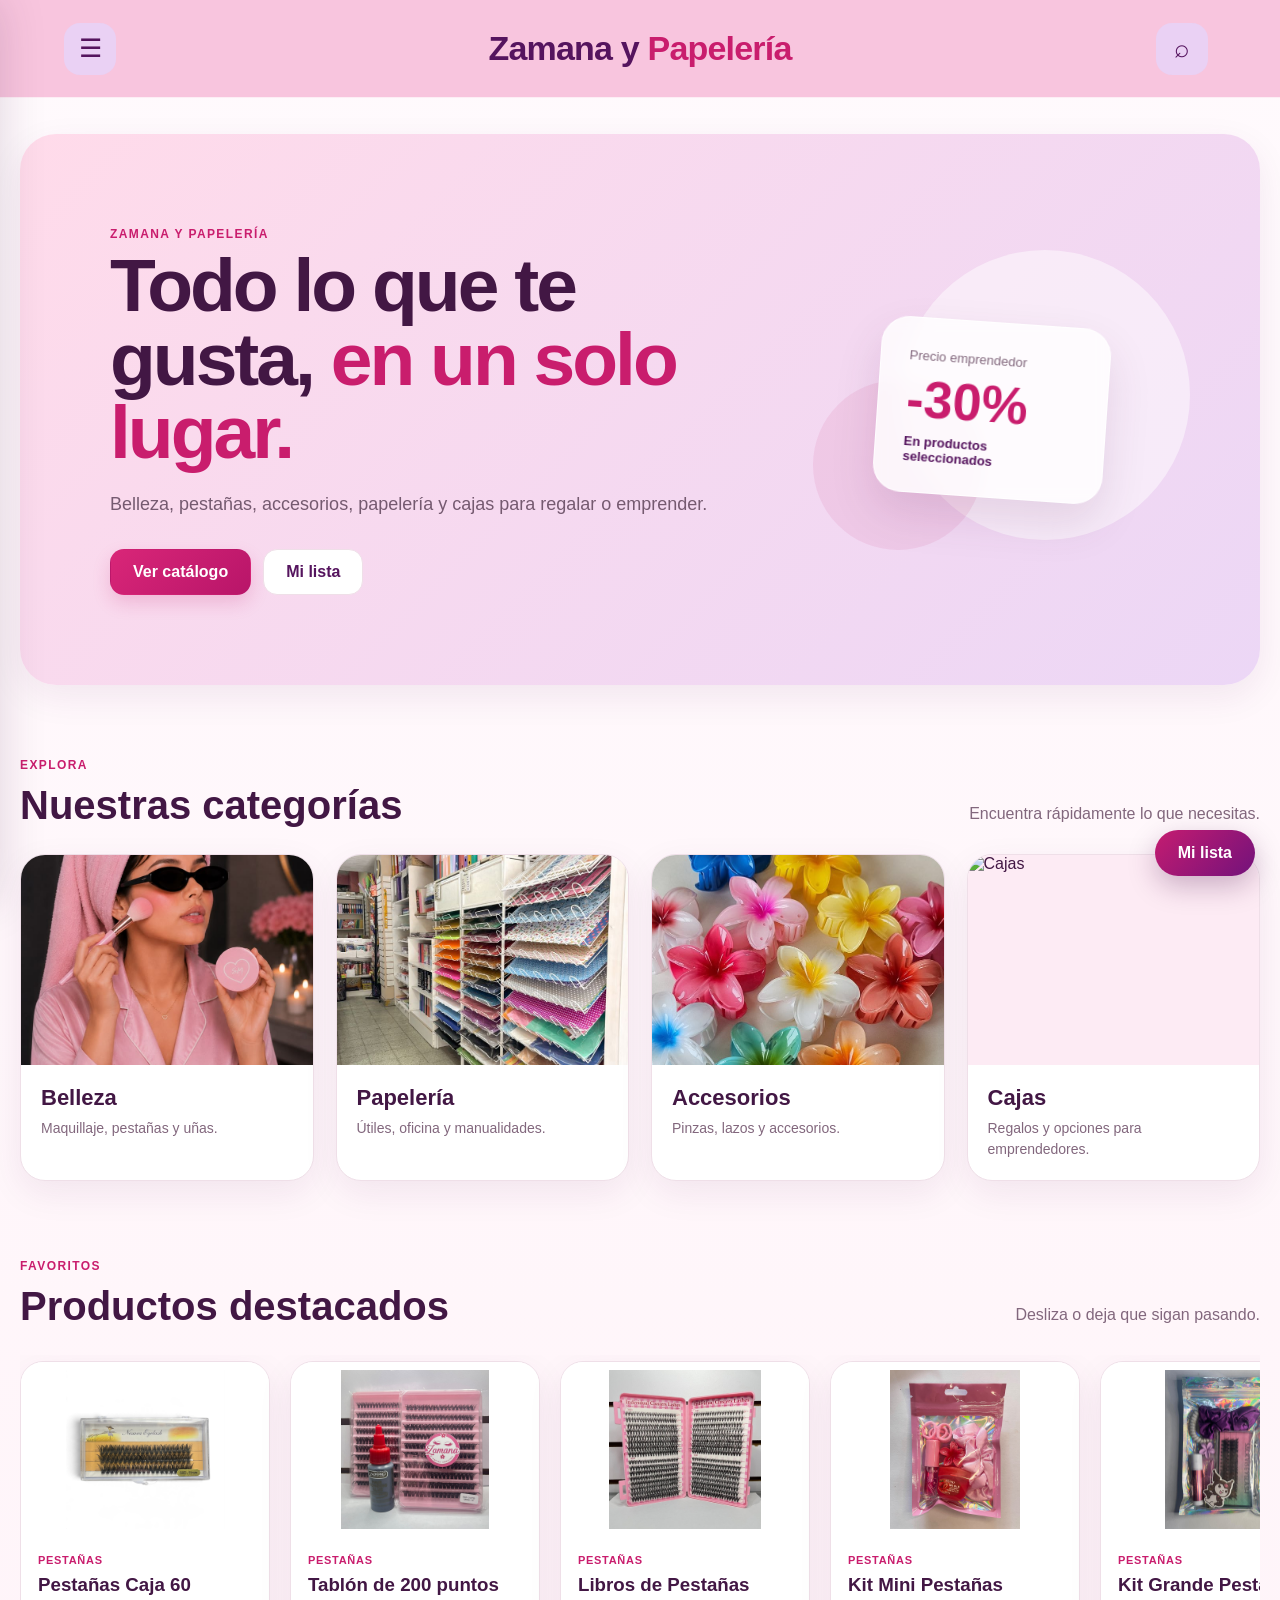
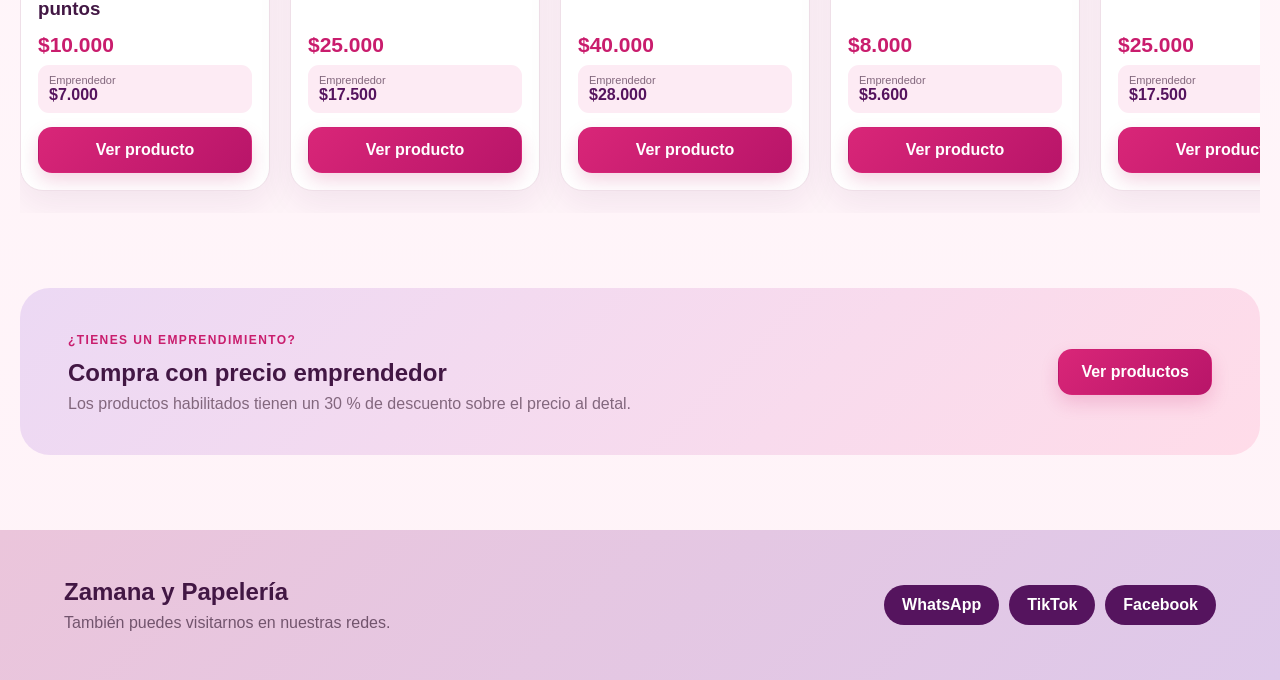
==== index.html @ 453b8897 "Primera version de Zamana y Papeleria" ====
<!DOCTYPE html>
<html lang="es">

<head>
    <meta charset="UTF-8">

    <meta
            name="viewport"
            content="width=device-width, initial-scale=1.0"
    >

    <title>Zamana y Papelería</title>

    <link
            rel="stylesheet"
            href="css/styles.css"
    >
</head>

<body>


<!-- =====================================================
     HEADER
===================================================== -->

<header class="main-header">

    <button
            id="menuButton"
            class="header-icon"
            type="button"
            aria-label="Abrir menú"
    >
        ☰
    </button>


    <a
            href="index.html"
            class="brand"
    >
        Zamana y <span>Papelería</span>
    </a>


    <button
            id="searchButton"
            class="header-icon"
            type="button"
            aria-label="Buscar"
    >
        ⌕
    </button>

</header>


<!-- =====================================================
     BUSCADOR
===================================================== -->

<div
        id="searchBox"
        class="search-panel hidden"
>

    <input
            id="searchInput"
            type="text"
            placeholder="¿Qué estás buscando?"
    >

    <button
            id="searchSubmit"
            type="button"
    >
        Buscar
    </button>

</div>


<!-- =====================================================
     MENÚ LATERAL
===================================================== -->

<div
        id="overlay"
        class="menu-overlay"
></div>


<aside
        id="sideMenu"
        class="side-menu"
>

    <div class="side-menu-top">

        <div>
            <p class="menu-small">
                Menú
            </p>

            <h2>
                Categorías
            </h2>
        </div>


        <button
                id="closeMenu"
                class="close-menu"
                type="button"
        >
            ×
        </button>

    </div>


    <nav class="menu-links">

        <a href="index.html">
            Inicio
        </a>

        <a href="pages/catalogo.html?categoria=belleza">
            Belleza
        </a>

        <a href="pages/catalogo.html?categoria=papeleria">
            Papelería
        </a>

        <a href="pages/catalogo.html?categoria=accesorios">
            Accesorios
        </a>

        <a href="pages/catalogo.html?categoria=cajas">
            Cajas
        </a>

        <a href="pages/lista.html">
            Mi lista
        </a>

    </nav>

</aside>


<!-- =====================================================
     CONTENIDO
===================================================== -->

<main>


    <!-- =================================================
         HERO
    ================================================= -->

    <section class="hero">

        <div class="hero-text">

            <span class="eyebrow">
                ZAMANA Y PAPELERÍA
            </span>


            <h1>
                Todo lo que te gusta,
                <span>en un solo lugar.</span>
            </h1>


            <p>
                Belleza, pestañas, accesorios, papelería
                y cajas para regalar o emprender.
            </p>


            <div class="hero-buttons">

                <a
                        href="pages/catalogo.html?categoria=belleza"
                        class="btn btn-primary"
                >
                    Ver catálogo
                </a>

                <a
                        href="pages/lista.html"
                        class="btn btn-light"
                >
                    Mi lista
                </a>

            </div>

        </div>


        <div class="hero-decoration">

            <div class="hero-circle hero-circle-one"></div>
            <div class="hero-circle hero-circle-two"></div>

            <div class="hero-card">

                <span>
                    Precio emprendedor
                </span>

                <strong>
                    -30%
                </strong>

                <p>
                    En productos seleccionados
                </p>

            </div>

        </div>

    </section>


    <!-- =================================================
         CATEGORÍAS
    ================================================= -->

    <section class="home-section">

        <div class="section-heading">

            <div>

                <span class="eyebrow">
                    EXPLORA
                </span>

                <h2>
                    Nuestras categorías
                </h2>

            </div>


            <p>
                Encuentra rápidamente lo que necesitas.
            </p>

        </div>


        <div class="category-grid">


            <a
                    href="pages/catalogo.html?categoria=belleza"
                    class="category-card"
            >

                <img
                        src="assets/images/belleza.jpeg"
                        alt="Belleza"
                >

                <div class="category-content">

                    <h3>
                        Belleza
                    </h3>

                    <p>
                        Maquillaje, pestañas y uñas.
                    </p>

                </div>

            </a>


            <a
                    href="pages/catalogo.html?categoria=papeleria"
                    class="category-card"
            >

                <img
                        src="assets/images/Papeleria.jpeg"
                        alt="Papelería"
                >

                <div class="category-content">

                    <h3>
                        Papelería
                    </h3>

                    <p>
                        Útiles, oficina y manualidades.
                    </p>

                </div>

            </a>


            <a
                    href="pages/catalogo.html?categoria=accesorios"
                    class="category-card"
            >

                <img
                        src="assets/images/accesorios.jpeg"
                        alt="Accesorios"
                >

                <div class="category-content">

                    <h3>
                        Accesorios
                    </h3>

                    <p>
                        Pinzas, lazos y accesorios.
                    </p>

                </div>

            </a>


            <a
                    href="pages/catalogo.html?categoria=cajas"
                    class="category-card"
            >

                <img
                        src="assets/images/CAJAS.jpeg"
                        alt="Cajas"
                >

                <div class="category-content">

                    <h3>
                        Cajas
                    </h3>

                    <p>
                        Regalos y opciones para emprendedores.
                    </p>

                </div>

            </a>

        </div>

    </section>


    <!-- =================================================
         DESTACADOS
    ================================================= -->

    <section class="home-section featured-section">

        <div class="section-heading">

            <div>

                <span class="eyebrow">
                    FAVORITOS
                </span>

                <h2>
                    Productos destacados
                </h2>

            </div>


            <p>
                Desliza o deja que sigan pasando.
            </p>

        </div>


        <div class="featured-viewport">

            <div
                    id="featuredTrack"
                    class="featured-track"
            >
            </div>

        </div>

    </section>


    <!-- =================================================
         EMPRENDEDOR
    ================================================= -->

    <section class="business-banner">

        <div>

            <span class="eyebrow">
                ¿TIENES UN EMPRENDIMIENTO?
            </span>

            <h2>
                Compra con precio emprendedor
            </h2>

            <p>
                Los productos habilitados tienen un
                30 % de descuento sobre el precio al detal.
            </p>

        </div>


        <a
                href="pages/catalogo.html?categoria=belleza"
                class="btn btn-primary"
        >
            Ver productos
        </a>

    </section>

</main>


<!-- =====================================================
     FOOTER
===================================================== -->

<footer class="footer">

    <div class="footer-inner">

        <div>

            <h2>
                Zamana y Papelería
            </h2>

            <p>
                También puedes visitarnos en nuestras redes.
            </p>

        </div>


        <div class="footer-links">

            <a
                    href="https://wa.me/573508253530"
                    target="_blank"
            >
                WhatsApp
            </a>

            <a href="#">
                TikTok
            </a>

            <a href="#">
                Facebook
            </a>

        </div>

    </div>

</footer>


<!-- =====================================================
     MI LISTA FLOTANTE
===================================================== -->

<a
        id="floatingListLink"
        class="floating-list"
        href="pages/lista.html"
>
    Mi lista
</a>


<script src="js/productos.js"></script>
<script src="js/app.js"></script>

</body>
</html>
---- css/styles.css ----
/* =========================================================
   ZAMANA Y PAPELERÍA
   ========================================================= */

:root {

    --pink-050: #fff8fb;
    --pink-100: #fdebf4;
    --pink-200: #f8d5e7;
    --pink-300: #f2b6d4;

    --pink-500: #df4b91;
    --pink-600: #c91d6d;
    --pink-700: #a61365;

    --purple-100: #efe3f6;
    --purple-500: #82378e;
    --purple-700: #55145e;
    --purple-900: #35103d;

    --white: #ffffff;

    --text: #421744;
    --muted: #82677d;

    --border: #efdfe8;

    --shadow:
        0 12px 35px
        rgba(85, 20, 94, 0.08);

    --shadow-hover:
        0 18px 45px
        rgba(85, 20, 94, 0.15);

}


/* =========================================================
   RESET
   ========================================================= */

* {

    box-sizing: border-box;

}


html {

    scroll-behavior: smooth;

}


body {

    margin: 0;

    font-family:
        Arial,
        Helvetica,
        sans-serif;

    color: var(--text);

    background:
        linear-gradient(
            180deg,
            #fffafd 0%,
            #fff3f8 100%
        );

}


button,
input,
select,
textarea {

    font: inherit;

}


button,
a {

    -webkit-tap-highlight-color:
        transparent;

}


a {

    color: inherit;

}


img {

    max-width: 100%;

}


.hidden {

    display: none !important;

}


/* =========================================================
   HEADER
   ========================================================= */

.main-header {

    position: sticky;

    top: 0;

    z-index: 100;

    height: 98px;

    padding:
        0 5%;

    display: grid;

    grid-template-columns:
        60px
        minmax(0, 1fr)
        60px;

    align-items: center;

    gap: 20px;

    background:
        rgba(
            248,
            194,
            220,
            0.94
        );

    backdrop-filter:
        blur(14px);

    border-bottom:
        1px solid
        rgba(255,255,255,.7);

}


.brand {

    justify-self: center;

    text-decoration: none;

    color: var(--purple-700);

    font-size:
        clamp(
            24px,
            3vw,
            34px
        );

    font-weight: 900;

    letter-spacing: -.8px;

}


.brand span {

    color: var(--pink-600);

}


.header-icon {

    width: 52px;

    height: 52px;

    padding: 0;

    display: flex;

    align-items: center;

    justify-content: center;

    border: 0;

    border-radius: 16px;

    cursor: pointer;

    text-decoration: none;

    color: var(--purple-700);

    background:
        rgba(
            232,
            210,
            247,
            .9
        );

    font-size: 26px;

    transition:
        transform .18s ease,
        background .18s ease;

}


.header-icon:hover {

    transform:
        translateY(-2px);

    background:
        white;

}


.header-spacer {

    width: 52px;

}


/* =========================================================
   BUSCADOR
   ========================================================= */

.search-panel {

    position: sticky;

    top: 98px;

    z-index: 90;

    width:
        min(
            720px,
            calc(100% - 30px)
        );

    margin:
        12px auto;

    padding: 12px;

    display: grid;

    grid-template-columns:
        1fr auto;

    gap: 10px;

    border:
        1px solid
        var(--border);

    border-radius: 18px;

    background:
        rgba(
            255,
            255,
            255,
            .97
        );

    box-shadow: var(--shadow);

}


.search-panel input {

    min-width: 0;

    padding:
        13px 15px;

    border:
        1px solid
        var(--border);

    border-radius: 12px;

    outline: none;

    color: var(--text);

    background:
        var(--pink-050);

}


.search-panel input:focus {

    border-color:
        var(--pink-500);

}


.search-panel button {

    padding:
        0 24px;

    border: 0;

    border-radius: 12px;

    cursor: pointer;

    color: white;

    background:
        var(--pink-600);

    font-weight: 800;

}


/* =========================================================
   MENÚ
   ========================================================= */

.menu-overlay,
.filter-overlay {

    position: fixed;

    inset: 0;

    z-index: 180;

    opacity: 0;

    visibility: hidden;

    background:
        rgba(
            52,
            13,
            53,
            .43
        );

    transition:
        .25s ease;

}


.menu-overlay.show,
.filter-overlay.show {

    opacity: 1;

    visibility: visible;

}


.side-menu {

    position: fixed;

    top: 0;

    left: 0;

    bottom: 0;

    z-index: 200;

    width:
        min(
            350px,
            88vw
        );

    padding:
        30px;

    background: white;

    transform:
        translateX(-105%);

    transition:
        transform .25s ease;

    box-shadow:
        16px 0 45px
        rgba(53,16,61,.17);

}


.side-menu.open {

    transform:
        translateX(0);

}


.side-menu-top,
.filter-header {

    display: flex;

    justify-content:
        space-between;

    align-items: flex-start;

    gap: 20px;

    margin-bottom: 28px;

}


.side-menu h2,
.filter-header h2 {

    margin:
        3px 0
        0;

    font-size: 27px;

}


.menu-small {

    margin: 0;

    color: var(--pink-600);

    font-size: 12px;

    font-weight: 900;

    text-transform: uppercase;

    letter-spacing: 1px;

}


.close-menu {

    width: 44px;

    height: 44px;

    border: 0;

    border-radius: 13px;

    cursor: pointer;

    color: var(--purple-700);

    background:
        var(--pink-100);

    font-size: 26px;

}


.menu-links {

    display: flex;

    flex-direction: column;

    gap: 7px;

}


.menu-links a {

    padding:
        15px
        16px;

    border-radius: 14px;

    text-decoration: none;

    color: var(--text);

    font-weight: 750;

    transition:
        .18s ease;

}


.menu-links a:hover {

    color: var(--pink-600);

    background:
        var(--pink-100);

}


/* =========================================================
   BOTONES
   ========================================================= */

.btn,
.product-button {

    min-height: 46px;

    padding:
        12px 22px;

    display: inline-flex;

    align-items: center;

    justify-content: center;

    border:
        1px solid
        transparent;

    border-radius: 14px;

    cursor: pointer;

    text-decoration: none;

    font-weight: 850;

    transition:
        transform .18s ease,
        box-shadow .18s ease;

}


.btn:hover,
.product-button:hover {

    transform:
        translateY(-2px);

}


.btn-primary,
.product-button {

    color: white;

    background:
        linear-gradient(
            135deg,
            #d92678,
            #b81569
        );

    box-shadow:
        0 8px 18px
        rgba(198, 29, 108, .18);

}


.btn-light {

    color: var(--purple-700);

    border-color:
        var(--border);

    background: white;

}


.whatsapp-button {

    color: white;

    background:
        linear-gradient(
            135deg,
            #2bcf71,
            #17a758
        );

}


.full-button {

    width: 100%;

}


/* =========================================================
   ELEMENTOS GENERALES
   ========================================================= */

.eyebrow {

    display: inline-block;

    margin-bottom: 8px;

    color: var(--pink-600);

    font-size: 12px;

    font-weight: 900;

    letter-spacing: 1.4px;

    text-transform: uppercase;

}


.section-heading {

    margin-bottom: 26px;

    display: flex;

    align-items: end;

    justify-content:
        space-between;

    gap: 25px;

}


.section-heading h2 {

    margin:
        3px 0
        0;

    font-size:
        clamp(
            27px,
            4vw,
            40px
        );

}


.section-heading > p {

    max-width: 400px;

    margin:
        0 0
        5px;

    color: var(--muted);

    text-align: right;

}


/* =========================================================
   HERO
   ========================================================= */

.hero {

    position: relative;

    width:
        min(
            1400px,
            calc(100% - 40px)
        );

    min-height: 450px;

    margin:
        36px auto
        70px;

    padding:
        clamp(
            45px,
            8vw,
            90px
        );

    display: grid;

    grid-template-columns:
        1.3fr
        .7fr;

    align-items: center;

    gap: 40px;

    overflow: hidden;

    border-radius: 36px;

    background:
        linear-gradient(
            135deg,
            #ffdbea,
            #ecd7f6
        );

    box-shadow: var(--shadow);

}


.hero-text {

    position: relative;

    z-index: 2;

    max-width: 760px;

}


.hero h1 {

    margin:
        0 0
        20px;

    font-size:
        clamp(
            42px,
            6vw,
            75px
        );

    line-height: .98;

    letter-spacing: -3px;

}


.hero h1 span {

    color: var(--pink-600);

}


.hero-text > p {

    max-width: 620px;

    margin-bottom: 30px;

    color: #755a70;

    font-size: 18px;

    line-height: 1.65;

}


.hero-buttons {

    display: flex;

    flex-wrap: wrap;

    gap: 12px;

}


.hero-decoration {

    position: relative;

    min-height: 260px;

}


.hero-circle {

    position: absolute;

    border-radius: 50%;

    filter:
        blur(.3px);

}


.hero-circle-one {

    width: 290px;

    height: 290px;

    top: -30px;

    right: -20px;

    background:
        rgba(
            255,
           255,
           255,
            .48
        );

}


.hero-circle-two {

    width: 170px;

    height: 170px;

    left: 0;

    bottom: -10px;

    background:
        rgba(
            213,
            92,
            158,
            .13
        );

}


.hero-card {

    position: absolute;

    top: 50%;

    left: 50%;

    z-index: 2;

    width: 230px;

    padding: 28px;

    border:
        1px solid
        rgba(255,255,255,.8);

    border-radius: 28px;

    background:
        rgba(
            255,
            255,
            255,
            .82
        );

    transform:
        translate(-50%,-50%)
        rotate(4deg);

    box-shadow:
        0 20px 45px
        rgba(80,20,75,.12);

    backdrop-filter:
        blur(8px);

}


.hero-card span {

    color: var(--muted);

    font-size: 13px;

}


.hero-card strong {

    display: block;

    margin:
        5px 0;

    color: var(--pink-600);

    font-size: 52px;

}


.hero-card p {

    margin: 0;

    color: var(--purple-700);

    font-size: 13px;

    font-weight: 700;

}


/* =========================================================
   HOME
   ========================================================= */

.home-section {

    width:
        min(
            1400px,
            calc(100% - 40px)
        );

    margin:
        0 auto
        75px;

}


/* =========================================================
   CATEGORÍAS
   ========================================================= */

.category-grid {

    display: grid;

    grid-template-columns:
        repeat(
            4,
            minmax(0,1fr)
        );

    gap: 22px;

}


.category-card {

    overflow: hidden;

    border:
        1px solid
        var(--border);

    border-radius: 25px;

    text-decoration: none;

    background: white;

    box-shadow: var(--shadow);

    transition:
        transform .2s ease,
        box-shadow .2s ease;

}


.category-card:hover {

    transform:
        translateY(-5px);

    box-shadow:
        var(--shadow-hover);

}


.category-card img {

    width: 100%;

    height: 210px;

    display: block;

    object-fit: cover;

    background:
        var(--pink-100);

}


.category-content {

    padding:
        20px;

}


.category-content h3 {

    margin:
        0 0
        7px;

    font-size: 22px;

}


.category-content p {

    margin: 0;

    color: var(--muted);

    font-size: 14px;

    line-height: 1.5;

}


/* =========================================================
   PRODUCTOS DESTACADOS
   ========================================================= */

.featured-section {

    overflow: hidden;

}


.featured-viewport {

    width: 100%;

    padding:
        6px 0
        22px;

    overflow: hidden;

}


.featured-track {

    width: max-content;

    display: flex;

    align-items: stretch;

    gap: 20px;

    animation:
        featuredMovement
        60s
        linear
        infinite;

}


.featured-track:hover {

    animation-play-state:
        paused;

}


@keyframes featuredMovement {

    from {

        transform:
            translateX(0);

    }

    to {

        transform:
            translateX(
                calc(-50% - 10px)
            );

    }

}


.featured-card {

    width: 250px;

    flex:
        0 0
        250px;

    display: flex;

    flex-direction: column;

    overflow: hidden;

    border:
        1px solid
        var(--border);

    border-radius: 23px;

    background: white;

    box-shadow: var(--shadow);

}


.featured-image {

    width: 100%;

    height: 175px;

    padding: 8px;

    display: flex;

    align-items: center;

    justify-content: center;

    overflow: hidden;

    background:
        #fff;

}


.featured-image img {

    width: 100%;

    height: 100%;

    display: block;

    object-fit: contain;

}


.featured-placeholder {

    color: var(--muted);

    background:
        linear-gradient(
            135deg,
            var(--pink-100),
            var(--purple-100)
        );

    font-size: 12px;

}


.featured-content {

    flex: 1;

    padding:
        17px;

    display: flex;

    flex-direction: column;

}


.featured-category {

    color: var(--pink-600);

    font-size: 11px;

    font-weight: 900;

    text-transform: uppercase;

    letter-spacing: .7px;

}


.featured-content h3 {

    min-height: 48px;

    margin:
        7px 0
        12px;

    line-height: 1.25;

}


.featured-price {

    margin:
        0 0
        8px;

    color: var(--pink-600);

    font-size: 21px;

    font-weight: 900;

}


.featured-business-price {

    margin-bottom: 14px;

    padding:
        9px 11px;

    border-radius: 11px;

    background:
        var(--pink-100);

}


.featured-business-price span {

    display: block;

    color: var(--muted);

    font-size: 11px;

}


.featured-business-price strong {

    color: var(--purple-700);

}


.featured-button {

    width: 100%;

    margin-top: auto;

}


/* =========================================================
   BANNER EMPRENDEDOR
   ========================================================= */

.business-banner {

    width:
        min(
            1400px,
            calc(100% - 40px)
        );

    margin:
        0 auto
        75px;

    padding:
        42px
        48px;

    display: flex;

    align-items: center;

    justify-content:
        space-between;

    gap: 30px;

    border-radius: 30px;

    background:
        linear-gradient(
            135deg,
            #ecd9f4,
            #ffdce9
        );

}


.business-banner h2 {

    margin:
        4px 0
        8px;

}


.business-banner p {

    margin: 0;

    color: var(--muted);

}


/* =========================================================
   BREADCRUMB
   ========================================================= */

.breadcrumb {

    display: flex;

    flex-wrap: wrap;

    align-items: center;

    gap: 7px;

    margin-bottom: 28px;

    color: var(--muted);

    font-size: 14px;

}


.breadcrumb a {

    color: var(--muted);

}


.breadcrumb strong {

    color: var(--text);

}


/* =========================================================
   CATÁLOGO
   ========================================================= */

.catalog-page {

    width:
        min(
            1300px,
            calc(100% - 40px)
        );

    margin:
        38px auto
        80px;

}


.catalog-intro {

    margin-bottom: 25px;

}


.catalog-intro h1 {

    margin:
        3px 0
        10px;

    font-size:
        clamp(
            35px,
            5vw,
            55px
        );

}


.catalog-intro p {

    margin: 0;

    color: var(--muted);

}


.beauty-selector {

    margin:
        25px 0;

    padding:
        20px;

    display: grid;

    grid-template-columns:
        auto
        minmax(230px, 340px);

    align-items: center;

    justify-content:
        space-between;

    gap: 20px;

    border:
        1px solid
        var(--border);

    border-radius: 20px;

    background: white;

}


.beauty-selector label {

    font-weight: 850;

}


.beauty-selector select {

    width: 100%;

    padding:
        12px 14px;

    border:
        1px solid
        var(--border);

    border-radius: 12px;

    color: var(--text);

    background: white;

}


.catalog-toolbar {

    margin:
        26px 0;

    display: flex;

    align-items: center;

    justify-content:
        space-between;

    gap: 15px;

}


.toolbar-button,
.sort-select {

    min-height: 45px;

    padding:
        10px 16px;

    border:
        1px solid
        var(--border);

    border-radius: 13px;

    cursor: pointer;

    color: var(--text);

    background: white;

}


.sort-select {

    min-width: 215px;

}


.catalog-products {

    display: grid;

    grid-template-columns:
        repeat(
            4,
            minmax(0,1fr)
        );

    gap: 24px;

    align-items: stretch;

}


.catalog-product {

    min-width: 0;

    min-height: 475px;

    padding: 15px;

    display: flex;

    flex-direction: column;

    overflow: hidden;

    border:
        1px solid
        var(--border);

    border-radius: 23px;

    background: white;

    box-shadow: var(--shadow);

    transition:
        transform .18s ease,
        box-shadow .18s ease;

}


.catalog-product:hover {

    transform:
        translateY(-4px);

    box-shadow:
        var(--shadow-hover);

}


.catalog-product .product-image,
.catalog-real-image {

    width: 100%;

    height: 175px;

    flex-shrink: 0;

    margin:
        0 0
        15px;

    border-radius: 17px;

}


.catalog-product .product-image {

    display: flex;

    align-items: center;

    justify-content: center;

    overflow: hidden;

    color: var(--muted);

    background:
        linear-gradient(
            135deg,
            var(--pink-100),
            var(--purple-100)
        );

    font-size: 11px;

    text-align: center;

}


.catalog-real-image {

    display: block;

    padding: 7px;

    object-fit: contain;

    background: white;

}


.card-subcategory {

    min-height: 17px;

    margin:
        0 0
        7px;

    color: var(--pink-600);

    font-size: 11px;

    font-weight: 900;

    text-transform: uppercase;

    letter-spacing: .8px;

}


.catalog-product h3 {

    min-height: 49px;

    margin:
        0 0
        10px;

    font-size: 19px;

    line-height: 1.28;

}


.presentation {

    min-height: 18px;

    margin:
        0 0
        5px;

    color: var(--muted);

    font-size: 12px;

}


.product-variants-preview {

    min-height: 19px;

    margin:
        0 0
        5px;

    color: var(--muted);

    font-size: 11px;

}


.catalog-product .price {

    min-height: 30px;

    margin:
        7px 0
        9px;

    color: var(--pink-600);

    font-size: 21px;

    font-weight: 900;

}


.entrepreneur-price {

    min-height: 57px;

    margin-bottom: 14px;

    padding:
        9px
        11px;

    border-radius: 12px;

    background:
        var(--pink-100);

}


.entrepreneur-price span {

    display: block;

    color: var(--muted);

    font-size: 10px;

}


.entrepreneur-price strong {

    color: var(--pink-600);

}


.entrepreneur-price p {

    margin:
        3px 0
        0;

    color: var(--purple-700);

    font-size: 16px;

    font-weight: 900;

}


.catalog-product .product-button {

    width: 100%;

    margin-top: auto;

}


/* =========================================================
   FILTRO
   ========================================================= */

.filter-panel {

    position: fixed;

    top: 0;

    right: 0;

    bottom: 0;

    z-index: 200;

    width:
        min(
            400px,
            92vw
        );

    padding:
        30px;

    overflow-y: auto;

    background: white;

    transform:
        translateX(105%);

    transition:
        transform .25s ease;

    box-shadow:
        -15px 0 40px
        rgba(55,16,61,.12);

}


.filter-panel.open {

    transform:
        translateX(0);

}


.filter-options {

    display: flex;

    flex-direction: column;

    gap: 6px;

    margin-bottom: 30px;

}


.filter-option {

    padding:
        11px 10px;

    display: flex;

    align-items: center;

    gap: 10px;

    border-radius: 12px;

}


.filter-option:hover {

    background:
        var(--pink-050);

}


.filter-actions {

    display: grid;

    grid-template-columns:
        1fr
        1fr;

    gap: 10px;

}


/* =========================================================
   PAGINACIÓN
   ========================================================= */

.pagination {

    margin-top: 35px;

    display: flex;

    flex-wrap: wrap;

    justify-content: center;

    gap: 8px;

}


.pagination button {

    width: 43px;

    height: 43px;

    border:
        1px solid
        var(--border);

    border-radius: 11px;

    cursor: pointer;

    color: var(--purple-700);

    background: white;

}


.pagination button.active {

    color: white;

    border-color:
        var(--pink-600);

    background:
        var(--pink-600);

}


/* =========================================================
   PRODUCTO
   ========================================================= */

.product-page {

    width:
        min(
            1250px,
            calc(100% - 40px)
        );

    margin:
        38px auto
        80px;

}


.product-layout {

    display: grid;

    grid-template-columns:
        minmax(0,1.05fr)
        minmax(340px,.95fr);

    gap: 55px;

    align-items: start;

}


.product-gallery {

    min-width: 0;

}


.main-product-image {

    width: 100%;

    height: 500px;

    padding: 18px;

    display: flex;

    align-items: center;

    justify-content: center;

    overflow: hidden;

    border:
        1px solid
        var(--border);

    border-radius: 28px;

    color: var(--muted);

    background: white;

    box-shadow: var(--shadow);

}


.main-product-image img {

    width: 100%;

    height: 100%;

    display: block;

    object-fit: contain;

}


.product-thumbnails {

    margin-top: 14px;

    display: flex;

    flex-wrap: wrap;

    gap: 10px;

}


.thumbnail {

    width: 76px;

    height: 76px;

    padding: 5px;

    overflow: hidden;

    border:
        2px solid
        transparent;

    border-radius: 13px;

    cursor: pointer;

    background: white;

}


.thumbnail.active {

    border-color:
        var(--pink-600);

}


.thumbnail img {

    width: 100%;

    height: 100%;

    object-fit: contain;

}


.product-info {

    padding:
        10px 0;

}


.product-info h1 {

    margin:
        4px 0
        12px;

    font-size:
        clamp(
            34px,
            5vw,
            52px
        );

    line-height: 1.05;

}


.product-presentation {

    color: var(--muted);

}


.product-prices {

    margin:
        24px 0;

}


.product-main-price {

    margin:
        0 0
        7px;

    color: var(--pink-600);

    font-size: 32px;

    font-weight: 900;

}


.product-business-price {

    margin: 0;

    color: var(--purple-700);

    font-weight: 800;

}


.product-description {

    color: var(--muted);

    line-height: 1.7;

}


.product-option-section {

    margin-top: 28px;

}


.product-option-section h3 {

    margin:
        0 0
        12px;

}


.variant-buttons {

    display: flex;

    flex-wrap: wrap;

    gap: 8px;

}


.variant-button {

    min-height: 42px;

    padding:
        8px
        15px;

    border:
        1px solid
        var(--border);

    border-radius: 12px;

    cursor: pointer;

    color: var(--text);

    background: white;

}


.variant-button.active {

    color: white;

    border-color:
        var(--pink-600);

    background:
        var(--pink-600);

}


.quantity-control {

    display: inline-flex;

    align-items: center;

    gap: 14px;

}


.quantity-control button {

    width: 40px;

    height: 40px;

    border: 0;

    border-radius: 11px;

    cursor: pointer;

    color: var(--purple-700);

    background:
        var(--pink-100);

    font-size: 19px;

    font-weight: 900;

}


.quantity-control span {

    min-width: 25px;

    text-align: center;

    font-weight: 900;

}


.product-action-buttons {

    margin-top: 30px;

    display: grid;

    grid-template-columns:
        1fr
        1fr;

    gap: 10px;

}


/* =========================================================
   RECOMENDACIONES
   ========================================================= */

.recommendations-section {

    margin-top: 80px;

}


.recommendation-grid {

    display: grid;

    grid-template-columns:
        repeat(
            3,
            minmax(0,1fr)
        );

    gap: 22px;

}


.recommendation-card {

    min-width: 0;

    padding: 15px;

    overflow: hidden;

    border:
        1px solid
        var(--border);

    border-radius: 21px;

    cursor: pointer;

    background: white;

    box-shadow: var(--shadow);

}


.recommendation-image {

    width: 100%;

    height: 165px;

    margin-bottom: 13px;

    display: flex;

    align-items: center;

    justify-content: center;

    overflow: hidden;

    border-radius: 16px;

    color: var(--muted);

    background:
        var(--pink-100);

}


.recommendation-image img {

    width: 100%;

    height: 100%;

    padding: 6px;

    display: block;

    object-fit: contain;

    background: white;

}


.recommendation-card h3 {

    min-height: 44px;

    margin:
        5px 0;

}


/* =========================================================
   LISTA
   ========================================================= */

.list-page {

    width:
        min(
            1200px,
            calc(100% - 40px)
        );

    margin:
        38px auto
        80px;

}


.list-heading {

    margin-bottom: 30px;

}


.list-heading h1 {

    margin:
        4px 0
        8px;

    font-size:
        clamp(
            35px,
            5vw,
            52px
        );

}


.list-heading p {

    margin: 0;

    color: var(--muted);

}


.list-layout {

    display: grid;

    grid-template-columns:
        minmax(0,1.5fr)
        minmax(300px,.7fr);

    gap: 32px;

    align-items: start;

}


.quote-item {

    margin-bottom: 15px;

    padding: 14px;

    display: grid;

    grid-template-columns:
        105px
        minmax(0,1fr)
        auto;

    gap: 18px;

    align-items: center;

    border:
        1px solid
        var(--border);

    border-radius: 20px;

    background: white;

    box-shadow: var(--shadow);

}


.quote-item-image {

    width: 105px;

    height: 105px;

    padding: 5px;

    display: flex;

    align-items: center;

    justify-content: center;

    overflow: hidden;

    border-radius: 15px;

    color: var(--muted);

    background:
        var(--pink-100);

    font-size: 10px;

    text-align: center;

}


.quote-item-image img {

    width: 100%;

    height: 100%;

    object-fit: contain;

    background: white;

}


.quote-item-info {

    min-width: 0;

}


.quote-item-info h3 {

    margin:
        3px 0
        8px;

}


.quote-item-price,
.quote-item-subtotal,
.quote-item-variant {

    margin:
        5px 0;

}


.quote-item-actions {

    display: flex;

    flex-direction: column;

    align-items: center;

    gap: 12px;

}


.remove-item {

    border: 0;

    cursor: pointer;

    color: var(--pink-600);

    background: transparent;

    font-weight: 800;

}


.quote-summary {

    position: sticky;

    top: 125px;

    padding: 25px;

    border:
        1px solid
        var(--border);

    border-radius: 24px;

    background: white;

    box-shadow: var(--shadow);

}


.quote-summary h2 {

    margin:
        3px 0
        22px;

}


.quote-summary label {

    display: block;

    margin:
        15px 0
        7px;

    font-size: 13px;

    font-weight: 800;

}


.quote-summary input,
.quote-summary select,
.quote-summary textarea {

    width: 100%;

    padding:
        12px
        13px;

    border:
        1px solid
        var(--border);

    border-radius: 12px;

    outline: none;

    color: var(--text);

    background:
        var(--pink-050);

}


.quote-summary textarea {

    resize: vertical;

}


.quote-total {

    margin:
        24px 0;

    padding:
        16px;

    display: flex;

    align-items: center;

    justify-content:
        space-between;

    gap: 15px;

    border-radius: 15px;

    background:
        var(--pink-100);

}


.quote-total span {

    color: var(--muted);

}


.quote-total strong {

    color: var(--purple-700);

    font-size: 23px;

}


.quote-summary .full-button {

    margin-top: 9px;

}


/* =========================================================
   VACÍO
   ========================================================= */

.empty-products,
.empty-list {

    grid-column:
        1 / -1;

    padding:
        50px 30px;

    border:
        1px dashed
        var(--pink-300);

    border-radius: 22px;

    text-align: center;

    color: var(--muted);

    background: white;

}


/* =========================================================
   FOOTER
   ========================================================= */

.footer {

    margin-top: 50px;

    padding:
        48px
        5%;

    background:
        linear-gradient(
            135deg,
            #ebc5db,
            #dec9ea
        );

}


.footer-inner {

    width:
        min(
            1350px,
            100%
        );

    margin: auto;

    display: flex;

    align-items: center;

    justify-content:
        space-between;

    gap: 30px;

}


.footer-inner h2 {

    margin:
        0 0
        8px;

}


.footer-inner p {

    margin: 0;

    color: #72546d;

}


.footer-links {

    display: flex;

    flex-wrap: wrap;

    gap: 10px;

}


.footer-links a {

    padding:
        11px
        18px;

    border-radius: 999px;

    text-decoration: none;

    color: white;

    background:
        var(--purple-700);

    font-weight: 800;

}


/* =========================================================
   MI LISTA FLOTANTE
   ========================================================= */

.floating-list {

    position: fixed;

    right: 25px;

    bottom: 24px;

    z-index: 150;

    padding:
        14px
        23px;

    border-radius: 999px;

    text-decoration: none;

    color: white;

    background:
        linear-gradient(
            135deg,
            #c51c70,
            #72127b
        );

    font-weight: 900;

    box-shadow:
        0 10px 28px
        rgba(72,10,70,.27);

}


/* =========================================================
   RESPONSIVE 1100
   ========================================================= */

@media (
    max-width: 1100px
) {

    .category-grid {

        grid-template-columns:
            repeat(
                2,
                minmax(0,1fr)
            );

    }


    .catalog-products {

        grid-template-columns:
            repeat(
                3,
                minmax(0,1fr)
            );

    }

}


/* =========================================================
   RESPONSIVE 850
   ========================================================= */

@media (
    max-width: 850px
) {

    .hero {

        grid-template-columns: 1fr;

    }


    .hero-decoration {

        display: none;

    }


    .catalog-products {

        grid-template-columns:
            repeat(
                2,
                minmax(0,1fr)
            );

    }


    .product-layout {

        grid-template-columns: 1fr;

    }


    .recommendation-grid {

        grid-template-columns:
            repeat(
                2,
                minmax(0,1fr)
            );

    }


    .list-layout {

        grid-template-columns: 1fr;

    }


    .quote-summary {

        position: static;

    }


    .business-banner {

        align-items: flex-start;

        flex-direction: column;

    }

}


/* =========================================================
   MÓVIL
   ========================================================= */

@media (
    max-width: 600px
) {

    .main-header {

        height: 78px;

        padding:
            0 12px;

        grid-template-columns:
            46px
            minmax(0,1fr)
            46px;

        gap: 8px;

    }


    .header-icon {

        width: 44px;

        height: 44px;

        font-size: 22px;

    }


    .brand {

        font-size: 20px;

        letter-spacing: -.4px;

    }


    .search-panel {

        top: 78px;

        grid-template-columns: 1fr;

    }


    .search-panel button {

        min-height: 42px;

    }


    .hero {

        width:
            calc(100% - 24px);

        min-height: 0;

        margin:
            20px auto
            55px;

        padding:
            42px
            25px;

        border-radius: 26px;

    }


    .hero h1 {

        font-size: 40px;

        letter-spacing: -2px;

    }


    .home-section {

        width:
            calc(100% - 24px);

    }


    .section-heading {

        align-items: flex-start;

        flex-direction: column;

        gap: 7px;

    }


    .section-heading > p {

        text-align: left;

    }


    .category-grid {

        grid-template-columns: 1fr;

    }


    .category-card img {

        height: 190px;

    }


    .featured-card {

        width: 220px;

        flex-basis: 220px;

    }


    .business-banner {

        width:
            calc(100% - 24px);

        padding:
            30px
            24px;

    }


    .catalog-page,
    .product-page,
    .list-page {

        width:
            calc(100% - 24px);

        margin-top: 24px;

    }


    .beauty-selector {

        grid-template-columns: 1fr;

    }


    .catalog-toolbar {

        align-items: stretch;

    }


    .sort-select {

        min-width: 0;

        flex: 1;

    }


    .catalog-products {

        grid-template-columns: 1fr;

        gap: 18px;

    }


    .catalog-product {

        min-height: 450px;

    }


    .catalog-product .product-image,
    .catalog-real-image {

        height: 165px;

    }


    .main-product-image {

        height: 330px;

    }


    .product-action-buttons {

        grid-template-columns: 1fr;

    }


    .recommendation-grid {

        grid-template-columns: 1fr;

    }


    .quote-item {

        grid-template-columns:
            90px
            minmax(0,1fr);

    }


    .quote-item-image {

        width: 90px;

        height: 90px;

    }


    .quote-item-actions {

        grid-column:
            1 / -1;

        flex-direction: row;

        justify-content:
            space-between;

    }


    .filter-actions {

        grid-template-columns: 1fr;

    }


    .footer-inner {

        align-items: flex-start;

        flex-direction: column;

    }


    .floating-list {

        right: 14px;

        bottom: 14px;

        padding:
            12px
            17px;

        font-size: 14px;

    }

}
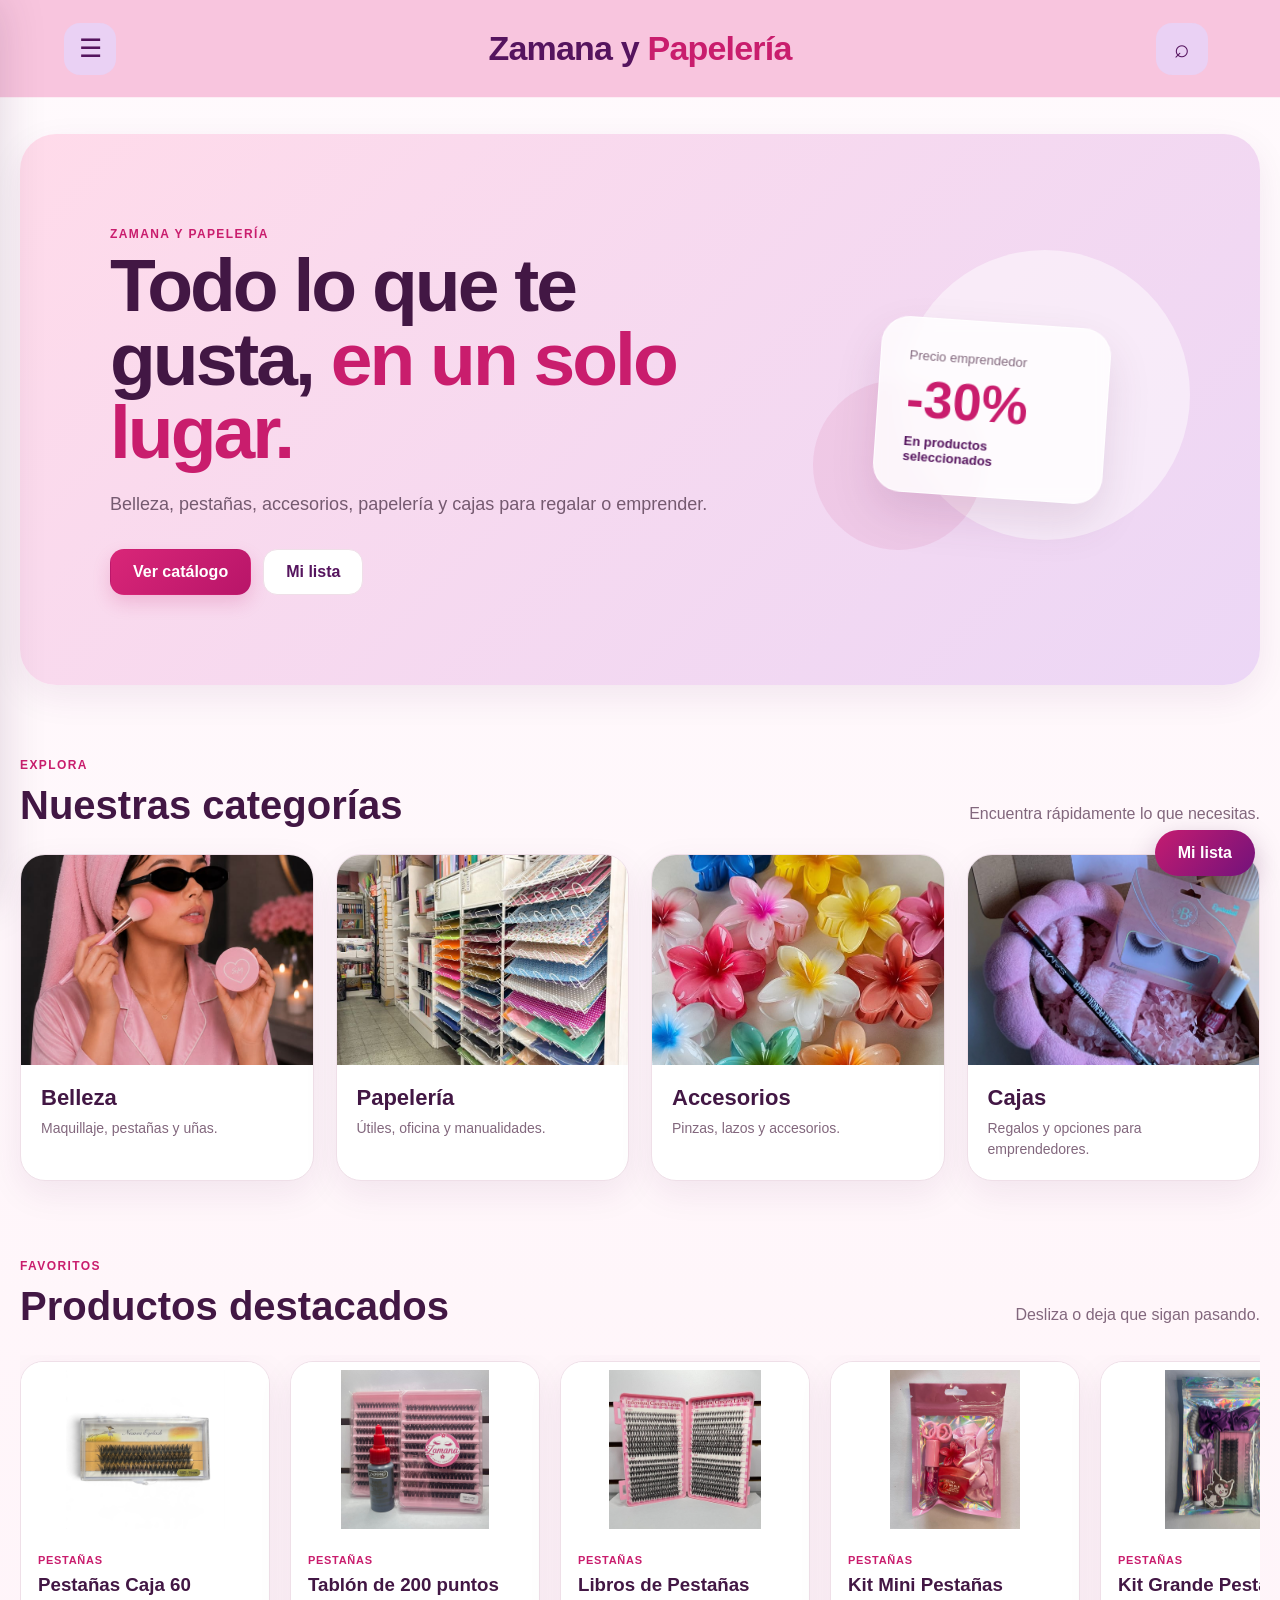
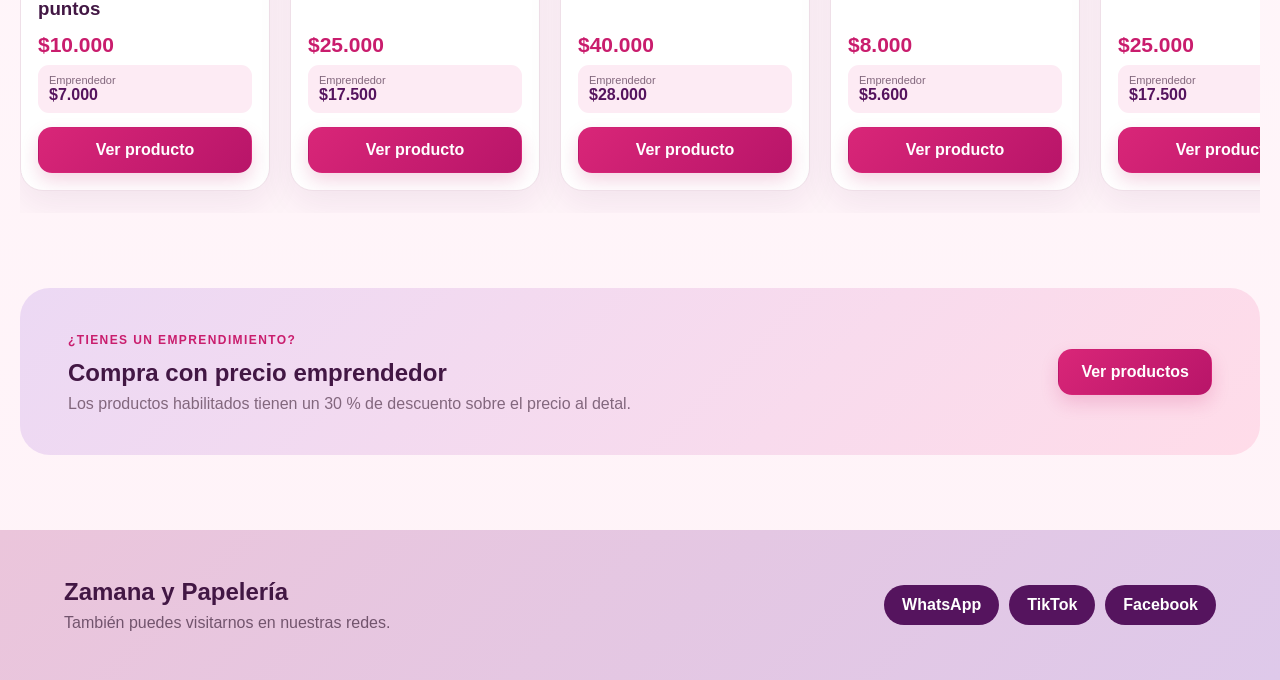
==== commit 2542b862: "Corrige imagen de Cajas" ====
--- a/index.html
+++ b/index.html
@@ -342,7 +342,7 @@
             >
 
                 <img
-                        src="assets/images/CAJAS.jpeg"
+                        src="assets/images/cajas.jpeg"
                         alt="Cajas"
                 >
 
